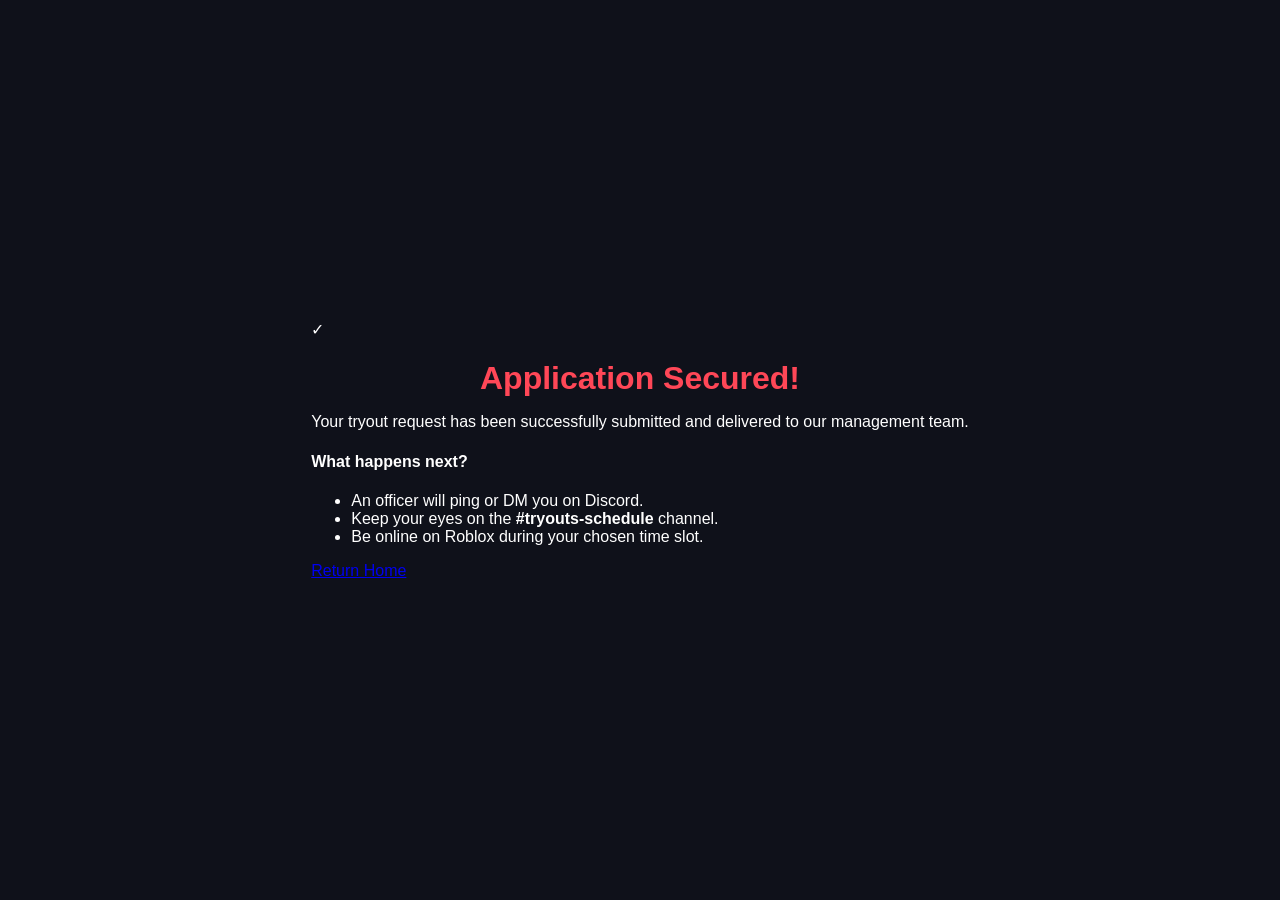
==== success.html @ e3b9f404 "Create success.html" ====
<!DOCTYPE html>
<html lang="en">
<head>
    <meta charset="UTF-8">
    <meta name="viewport" content="width=device-width, initial-scale=1.0">
    <title>Application Received! - Rivals Clan</title>
    <link rel="stylesheet" href="style.css">
</head>
<body>
    <div class="success-wrapper">
        <div class="success-card">
            <div class="success-icon">✓</div>
            <h1>Application Secured!</h1>
            <p>Your tryout request has been successfully submitted and delivered to our management team.</p>
            
            <div class="next-steps">
                <h4>What happens next?</h4>
                <ul>
                    <li>An officer will ping or DM you on Discord.</li>
                    <li>Keep your eyes on the <strong>#tryouts-schedule</strong> channel.</li>
                    <li>Be online on Roblox during your chosen time slot.</li>
                </ul>
            </div>

            <a href="index.html" class="back-btn">Return Home</a>
        </div>
    </div>
</body>
</html>
---- style.css ----
body {
    background-color: #0f111a;
    color: #ffffff;
    font-family: 'Segoe UI', Tahoma, Geneva, Verdana, sans-serif;
    display: flex;
    justify-content: center;
    align-items: center;
    min-height: 100vh;
    margin: 0;
}

.form-container {
    background-color: #1a1d2e;
    padding: 30px;
    border-radius: 12px;
    box-shadow: 0 8px 24px rgba(0, 0, 0, 0.5);
    width: 100%;
    max-width: 450px;
    border: 2px solid #ff4757;
}

h1 {
    text-align: center;
    margin-bottom: 5px;
    color: #ff4757;
}

.subtitle {
    text-align: center;
    font-size: 0.9rem;
    color: #a4b0be;
    margin-bottom: 25px;
}

.input-group {
    margin-bottom: 20px;
    display: flex;
    flex-direction: column;
}

label {
    margin-bottom: 8px;
    font-weight: 600;
    font-size: 0.9rem;
}

input, select {
    background-color: #2f3542;
    border: 1px solid #57606f;
    color: white;
    padding: 12px;
    border-radius: 6px;
    font-size: 1rem;
    outline: none;
}

input:focus, select:focus {
    border-color: #ff4757;
}

button {
    background-color: #ff4757;
    color: white;
    border: none;
    padding: 14px;
    width: 100%;
    border-radius: 6px;
    font-size: 1.1rem;
    font-weight: bold;
    cursor: pointer;
    transition: background 0.2s;
    margin-top: 10px;
}

button:hover {
    background-color: #ff6b81;
}
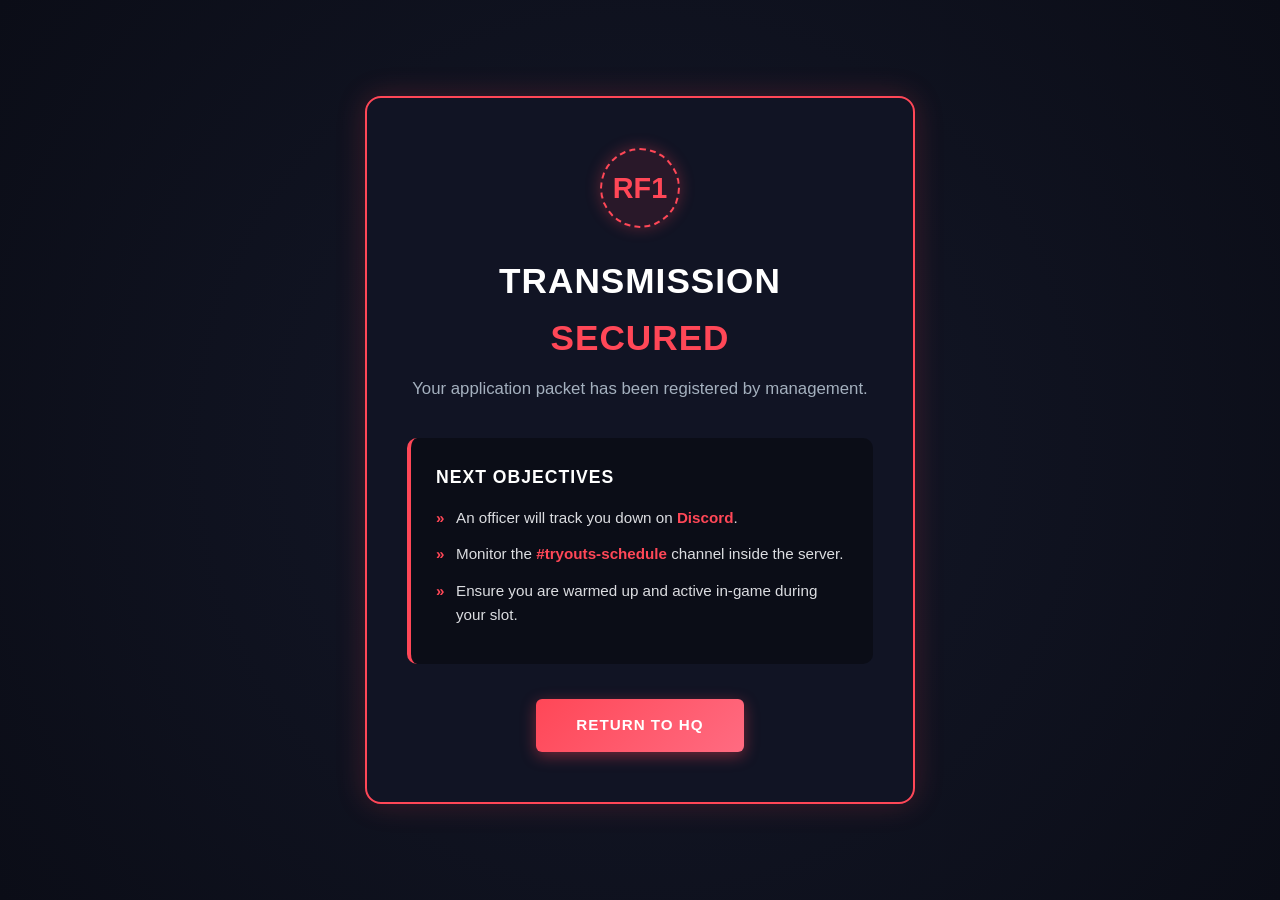
==== commit 018d1f98: "Update success.html" ====
--- a/success.html
+++ b/success.html
@@ -3,26 +3,157 @@
 <head>
     <meta charset="UTF-8">
     <meta name="viewport" content="width=device-width, initial-scale=1.0">
-    <title>Application Received! - Rivals Clan</title>
+    <title>Application Received! - RF1</title>
     <link rel="stylesheet" href="style.css">
+    <style>
+        /* Modernized Cyberpunk E-sports Look for Success Page */
+        .success-wrapper {
+            display: flex;
+            justify-content: center;
+            align-items: center;
+            min-height: 100vh;
+            background: radial-gradient(circle at center, #141829 0%, #0b0d17 100%);
+            padding: 20px;
+        }
+
+        .success-card {
+            background-color: #111424;
+            padding: 50px 40px;
+            border-radius: 16px;
+            text-align: center;
+            max-width: 550px;
+            width: 100%;
+            border: 2px solid #ff4757; /* Matches RF1 Red theme */
+            box-shadow: 0 0 30px rgba(255, 71, 87, 0.2);
+            position: relative;
+            overflow: hidden;
+        }
+
+        /* Animated Glowing Target Icon instead of a generic tick */
+        .success-badge {
+            width: 80px;
+            height: 80px;
+            margin: 0 auto 25px auto;
+            background: rgba(255, 71, 87, 0.1);
+            border: 2px dashed #ff4757;
+            border-radius: 50%;
+            display: flex;
+            align-items: center;
+            justify-content: center;
+            font-size: 1.8rem;
+            color: #ff4757;
+            font-weight: 900;
+            box-shadow: 0 0 15px rgba(255, 71, 87, 0.3);
+            animation: spinTarget 10s linear infinite;
+        }
+
+        @keyframes spinTarget {
+            100% { transform: rotate(300deg); }
+        }
+
+        .success-card h1 {
+            font-size: 2.2rem;
+            font-weight: 800;
+            letter-spacing: 1px;
+            margin-bottom: 10px;
+            text-transform: uppercase;
+        }
+
+        .success-card h1 span {
+            color: #ff4757;
+        }
+
+        .success-card p {
+            color: #a4b0be;
+            font-size: 1.05rem;
+            margin-bottom: 35px;
+        }
+
+        /* Clean Tactical Next Steps Card */
+        .next-steps {
+            background-color: #0b0d17;
+            padding: 25px;
+            border-radius: 10px;
+            text-align: left;
+            margin-bottom: 35px;
+            border-left: 4px solid #ff4757;
+        }
+
+        .next-steps h4 {
+            color: #ffffff;
+            font-size: 1.1rem;
+            text-transform: uppercase;
+            letter-spacing: 1px;
+            margin-bottom: 15px;
+            font-weight: 700;
+        }
+
+        .next-steps ul {
+            list-style: none;
+            color: #dcdde1;
+            font-size: 0.95rem;
+        }
+
+        .next-steps li {
+            margin-bottom: 12px;
+            position: relative;
+            padding-left: 20px;
+        }
+
+        /* Custom list markers */
+        .next-steps li::before {
+            content: "»";
+            position: absolute;
+            left: 0;
+            color: #ff4757;
+            font-weight: bold;
+        }
+
+        .next-steps strong {
+            color: #ff4757;
+        }
+
+        /* Sleek Button */
+        .back-btn {
+            display: inline-block;
+            background: linear-gradient(135deg, #ff4757 0%, #ff6b81 100%);
+            color: white;
+            text-decoration: none;
+            padding: 14px 40px;
+            border-radius: 6px;
+            font-weight: 700;
+            text-transform: uppercase;
+            letter-spacing: 1px;
+            font-size: 0.95rem;
+            transition: transform 0.2s, box-shadow 0.2s;
+            box-shadow: 0 4px 15px rgba(255, 71, 87, 0.4);
+        }
+
+        .back-btn:hover {
+            transform: translateY(-2px);
+            box-shadow: 0 6px 20px rgba(255, 71, 87, 0.6);
+        }
+    </style>
 </head>
 <body>
     <div class="success-wrapper">
         <div class="success-card">
-            <div class="success-icon">✓</div>
-            <h1>Application Secured!</h1>
-            <p>Your tryout request has been successfully submitted and delivered to our management team.</p>
+            <!-- Animated competitive crosshair badge -->
+            <div class="success-badge">RF1</div>
+            
+            <h1>Transmission <span>Secured</span></h1>
+            <p>Your application packet has been registered by management.</p>
             
             <div class="next-steps">
-                <h4>What happens next?</h4>
+                <h4>Next Objectives</h4>
                 <ul>
-                    <li>An officer will ping or DM you on Discord.</li>
-                    <li>Keep your eyes on the <strong>#tryouts-schedule</strong> channel.</li>
-                    <li>Be online on Roblox during your chosen time slot.</li>
+                    <li>An officer will track you down on <strong>Discord</strong>.</li>
+                    <li>Monitor the <strong>#tryouts-schedule</strong> channel inside the server.</li>
+                    <li>Ensure you are warmed up and active in-game during your slot.</li>
                 </ul>
             </div>
 
-            <a href="index.html" class="back-btn">Return Home</a>
+            <a href="index.html" class="back-btn">Return To HQ</a>
         </div>
     </div>
 </body>
--- a/style.css
+++ b/style.css
@@ -1,35 +1,140 @@
+/* --- GLOBAL STYLES --- */
+* {
+    box-sizing: border-box;
+    margin: 0;
+    padding: 0;
+    scroll-behavior: smooth;
+}
+
 body {
-    background-color: #0f111a;
+    background-color: #0b0d17;
     color: #ffffff;
-    font-family: 'Segoe UI', Tahoma, Geneva, Verdana, sans-serif;
+    font-family: 'Segoe UI', Arial, sans-serif;
+    line-height: 1.6;
+}
+
+/* --- HEADER --- */
+.main-header {
+    display: flex;
+    justify-content: space-between;
+    align-items: center;
+    padding: 20px 8%;
+    background-color: #111424;
+    border-bottom: 2px solid #ff4757;
+}
+
+.logo {
+    font-size: 2rem;
+    font-weight: 900;
+    letter-spacing: 1px;
+}
+
+.logo span {
+    color: #ff4757;
+}
+
+.nav-links a {
+    color: #a4b0be;
+    text-decoration: none;
+    margin-left: 20px;
+    font-weight: 600;
+    transition: color 0.3s;
+}
+
+.nav-links a:hover {
+    color: #ff4757;
+}
+
+/* --- HERO SECTION --- */
+.hero-section {
+    padding: 60px 8%;
+    text-align: center;
+    background: radial-gradient(circle at top, #1c2038 0%, #0b0d17 70%);
+}
+
+.hero-section h1 {
+    font-size: 2.5rem;
+    margin-bottom: 20px;
+    font-weight: 800;
+}
+
+.hero-section h1 span {
+    color: #ff4757;
+}
+
+.hero-desc {
+    max-width: 700px;
+    margin: 0 auto 40px auto;
+    color: #a4b0be;
+    font-size: 1.1rem;
+}
+
+.steps-container {
     display: flex;
     justify-content: center;
+    gap: 20px;
+    flex-wrap: wrap;
+    margin-top: 20px;
+}
+
+.step-card {
+    background-color: #141829;
+    padding: 25px;
+    border-radius: 8px;
+    width: 280px;
+    border: 1px solid #232a45;
+}
+
+.step-num {
+    background-color: #ff4757;
+    width: 35px;
+    height: 35px;
+    border-radius: 50%;
+    display: flex;
     align-items: center;
-    min-height: 100vh;
-    margin: 0;
-}
-
-.form-container {
-    background-color: #1a1d2e;
-    padding: 30px;
-    border-radius: 12px;
-    box-shadow: 0 8px 24px rgba(0, 0, 0, 0.5);
-    width: 100%;
-    max-width: 450px;
-    border: 2px solid #ff4757;
-}
-
-h1 {
-    text-align: center;
-    margin-bottom: 5px;
-    color: #ff4757;
-}
-
-.subtitle {
-    text-align: center;
+    justify-content: center;
+    font-weight: bold;
+    margin: 0 auto 15px auto;
+}
+
+.step-card h3 {
+    margin-bottom: 10px;
+    font-size: 1.2rem;
+}
+
+.step-card p {
     font-size: 0.9rem;
     color: #a4b0be;
-    margin-bottom: 25px;
+}
+
+/* --- FORM SECTION --- */
+.form-section {
+    padding: 40px 8% 80px 8%;
+    display: flex;
+    justify-content: center;
+}
+
+.form-container {
+    background-color: #111424;
+    padding: 40px;
+    border-radius: 12px;
+    width: 100%;
+    max-width: 550px;
+    border: 1px solid #232a45;
+    box-shadow: 0 10px 30px rgba(0,0,0,0.5);
+}
+
+.form-container h2 {
+    text-align: center;
+    color: #ff4757;
+    margin-bottom: 5px;
+}
+
+.subtitle {
+    text-align: center;
+    font-size: 0.85rem;
+    color: #57606f;
+    margin-bottom: 30px;
 }
 
 .input-group {
@@ -38,31 +143,43 @@
     flex-direction: column;
 }
 
+.input-row {
+    display: flex;
+    gap: 20px;
+}
+
+.input-row .input-group {
+    flex: 1;
+}
+
 label {
     margin-bottom: 8px;
+    font-size: 0.9rem;
     font-weight: 600;
-    font-size: 0.9rem;
+    color: #dcdde1;
 }
 
 input, select {
-    background-color: #2f3542;
-    border: 1px solid #57606f;
-    color: white;
+    background-color: #1c2038;
+    border: 1px solid #232a45;
+    color: #fff;
     padding: 12px;
     border-radius: 6px;
     font-size: 1rem;
     outline: none;
+    transition: border 0.3s;
+    width: 100%;
 }
 
 input:focus, select:focus {
     border-color: #ff4757;
 }
 
-button {
+.submit-btn {
     background-color: #ff4757;
     color: white;
     border: none;
-    padding: 14px;
+    padding: 15px;
     width: 100%;
     border-radius: 6px;
     font-size: 1.1rem;
@@ -72,6 +189,16 @@
     margin-top: 10px;
 }
 
-button:hover {
+.submit-btn:hover {
     background-color: #ff6b81;
 }
+
+/* --- FOOTER --- */
+.main-footer {
+    text-align: center;
+    padding: 30px 8%;
+    background-color: #080a12;
+    color: #57606f;
+    font-size: 0.85rem;
+    border-top: 1px solid #111424;
+}
